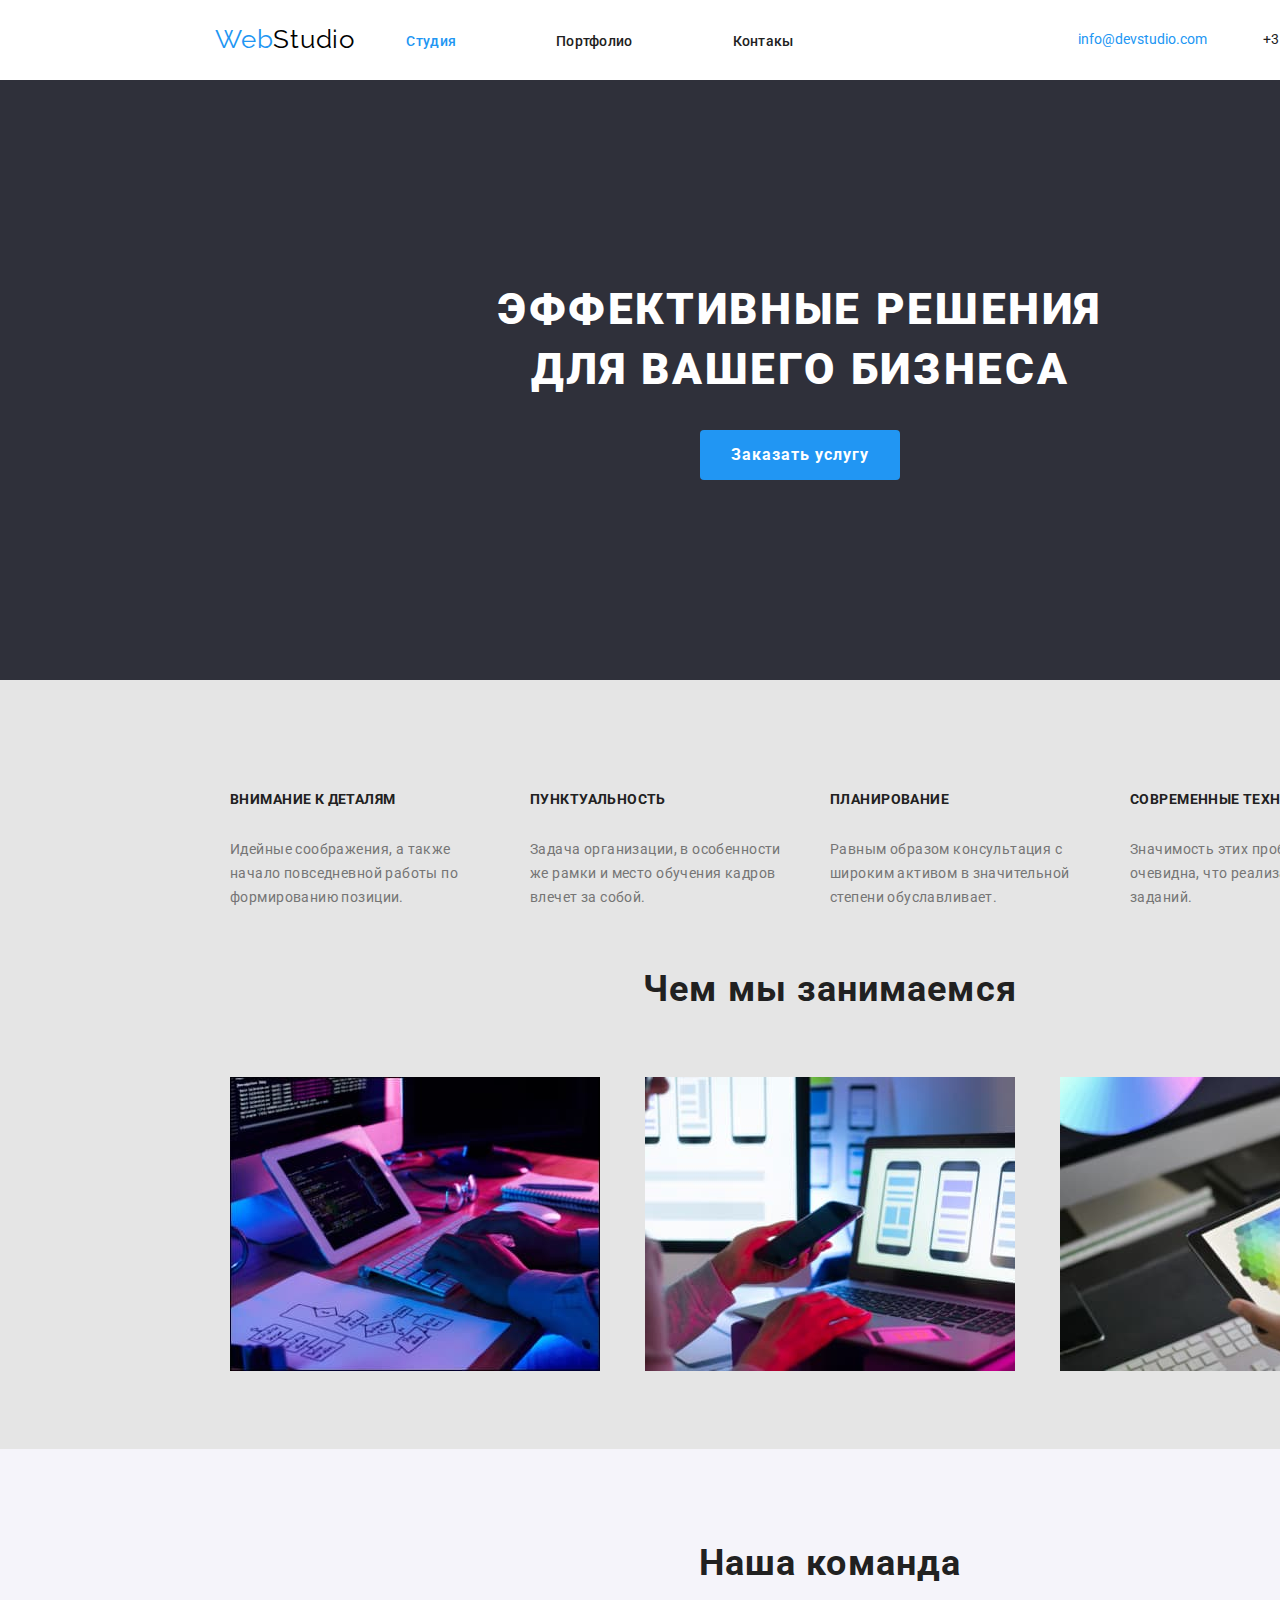
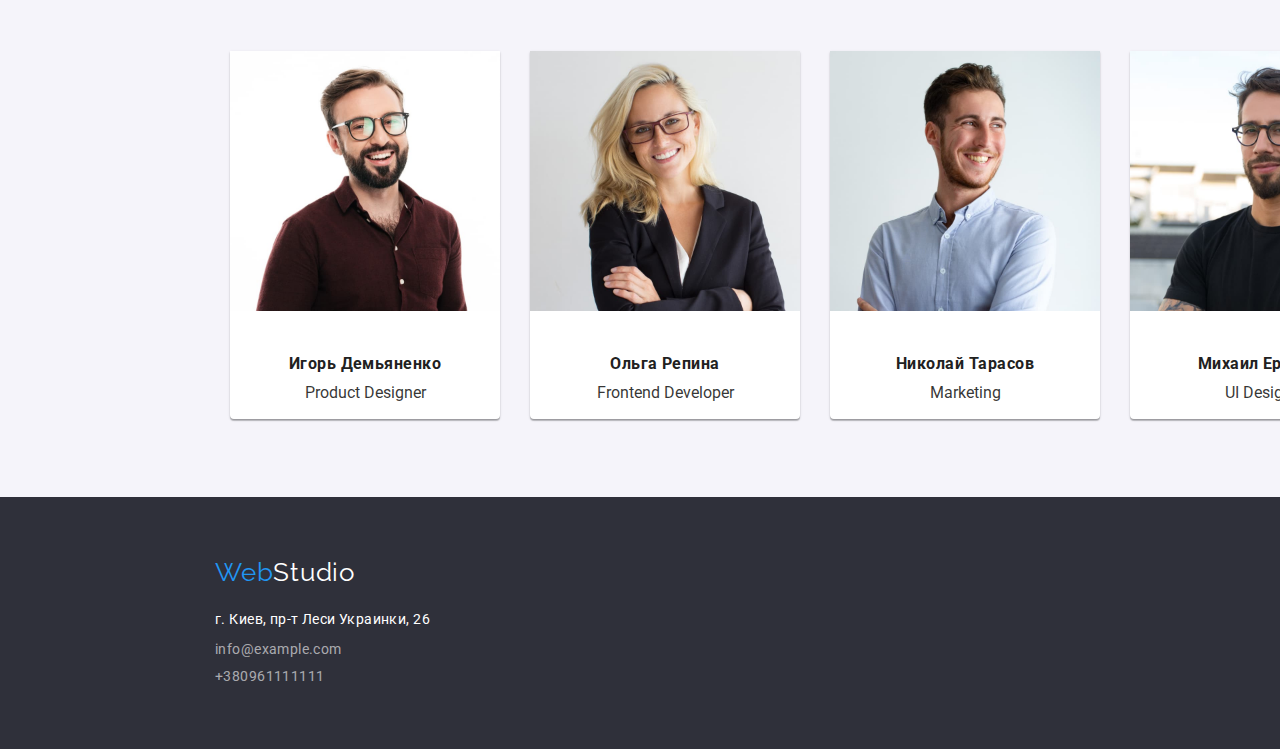
==== index.html @ 10319d19 "markup of the third homework" ====
<!DOCTYPE html>
<html lang="ru">

<head>
    <meta charset="UTF-8">
    <meta http-equiv="X-UA-Compatible" content="IE=edge">
    <meta name="viewport" content="width=device-width, initial-scale=1.0">
    <title>WebStudio</title>
    <link rel="preconnect" href="https://fonts.googleapis.com">
    <link rel="preconnect" href="https://fonts.gstatic.com" crossorigin>
    <link href="https://fonts.googleapis.com/css2?family=Raleway:wght@700&family=Roboto:wght@400;500;700;900&display=swap"
    rel="stylesheet">
    <link rel="stylesheet" href="https://cdnjs.cloudflare.com/ajax/libs/modern-normalize/1.0.0/modern-normalize.min.css"/>
    <link rel="stylesheet" href="css/styles.css">
</head>
<body class="page">
    <header class= "header">
        <div class=container>
              <nav>
            <a href="./index.html" class="logo">Web<span class="dark-logo">Studio</span></a>
            <ul class="contacts-items">
        <li><a href="./index.html" class="nav active studio" >Студия</a></li>
                <li><a href="./portfolio.html" class="nav portfolio">Портфолио</a></li>
                <li><a class="nav new-data" href="">Контакы</a></li>
            </ul>
        </nav>
        <ul class= "contacts">
            <li><a class="nav-second" href="info@devstudio.com">info@devstudio.com</a></li>
            <li><a class="auto-nav" href="tel:+380961111111">+380961111111</a></li>
        </ul>
        </div>
    </header>
    <main> 
        <section class="section-hero">
            <div class="container">
            <div class="container-title">
            <h1 class="hero-title">ЭФФЕКТИВНЫЕ РЕШЕНИЯ<br>
                ДЛЯ ВАШЕГО БИЗНЕСА</h1>
            </div>
            <div class=button-main>
            <button class="button-primary" type="button">Заказать услугу</button>
            </div>
            </div>
        </section>
           <section class="section-description">
               <div class="container">
             <ul class="subtitle-items">
                <li class="subtitle-text">
                    <h3 class="subtitle">Внимание к деталям</h3> 
                    <p class="description">Идейные соображения, а также начало повседневной работы по формированию позиции.</p>
                </li>
                <li class="subtitle-text">
                    <h3 class="subtitle">Пунктуальность</h3>
                    <p class="description">Задача организации, в особенности же рамки и место обучения кадров влечет за собой.</p>
                </li>
                <li class="subtitle-text">
                    <h3 class="subtitle">Планирование</h3>
                    <p class="description">Равным образом консультация с широким активом в значительной степени обуславливает.</p>
                </li>
                <li class="subtitle-text">
                    <h3 class="subtitle">Современные технологии</h3>
                    <p class="description">Значимость этих проблем настолько очевидна, что реализация плановых заданий.</p>
                </li>
            </ul>
            </div>
           </section>
                <section class="section-image">
                    <div class="container">
                <h2 class="second-header">Чем мы занимаемся</h2>
            <ul class="flex-set">
                <li><img class="image-icon" src="./images/img1.jpg" width=370 alt="Разработка" /></li> 
                <li><img class="image-icon" src="./images/img2.jpg" width=370 alt="Интерактивность" /></li> 
                <li><img class="image-icon" src="./images/img3.jpg" width=370 alt="Дизайн" /></li>
            </ul>
            </div>
        </section>
        <section class="section-team">
            <div class="container">
                   <h2 class="second-header">Наша команда</h2> 
            <ul class="team-list">
                <li class="team-member"><img class="image" src="./images/photo1.jpg" width=270 alt="Игорь Демьяненко" />
                    <div class="about-member">
                    <h3 class="worker">Игорь Демьяненко</h3>
                    <p class="name">Product Designer</p>
                    </div>
                </li> 
                <li class="team-member"><img class="image" src="./images/photo2.jpg" width=270 alt="Ольга Репина" />
                    <div class="about-member">
                    <h3 class="worker">Ольга Репина</h3>
                    <p class="name">Frontend Developer</p>
                </div>
                </li>
                <li class="team-member"><img class="image" src="./images/photo3.jpg" width=270 alt="Николай Тарасов" />
                    <div class="about-member">
                    <h3 class="worker">Николай Тарасов</h3>
                    <p class="name">Marketing</p>
                    </div>
                </li>
                <li class="team-member"><img class="image" src="./images/photo4.jpg" width=270 alt="Михаил Ермаков" />
                    <div class="about-member">
                    <h3 class="worker">Михаил Ермаков</h3>
                    <p class="name">UI Designer</p>
                    </div>
                </li>
            </ul>
            </div>
        </section>
    </main>
    <footer class="frame">
        <div class="container">
        <div class="footer-studio">
        <a class="footer-logo" href="WebStudio">Web<span class="white-logo">Studio</span></a>
        <address class="address-data">
            <p class="address-name">г. Киев, пр-т Леси Украинки, 26</p>
            <a class="auto-second" href="info@example.com">info@example.com</a><br>
            <a class="auto-second tell" href="tel:+380991111111">+380961111111</a>
        </address>
        </div>
        </div>
    </footer>
</body>

</html>
---- css/styles.css ----
:root {
  --primary-text-color: rgba(0, 0, 0, 0.8);
  --title-text-color: #000000;
  --accent-color: #2196f3;
  --primary-white-color: #ffffff;
  --second-main-color: #212121;
  --primary-gray-color: #757575;
  --background-color: #e5e5e5;
}
body {
  background-color: var(--background-color);
  color: var(--primary-text-color);
  font-family: "Roboto", sans-serif;
}
ul {
  list-style: none;
  margin-left: 0%;
  padding-left: 0%;
}
h1,
h2,
h3 {
  margin: 0;
}
p {
  margin: 0 auto;
}
.container {
  width: 1230px;
  padding-left: 15px;
  padding-right: 15px;
  margin-left: auto;
  margin-right: auto;
}
.container-logo {
  width: 145px;
  height: 31px;
  left: 215px;
  top: 2157px;
}
.container-block {
  display: flex;
  justify-content: center;
  padding-bottom: 34px;
  margin-top: 94px;
  margin-bottom: 62px;
}
.container-button {
  padding-bottom: 34px;
  display: flex;
  justify-content: center;
  position: absolute;
  width: 611px;
  height: 54px;
  left: 495px;
  top: 174px;
}
.buttons {
  display: block;
  width: 1170px;
  height: 1360px;
  left: 215px;
  top: 174px;
  margin-left: 215px;
  margin-right: 215px;
}
.button {
  margin: 8px;
}
.container-button li:not(last child) {
  margin-right: 9px;
}
.flex-container {
  display: flex;
  flex-wrap: wrap;
  justify-content: space-between;
}
.flex-set {
  display: flex;
  flex-wrap: wrap;
  justify-content: space-between;
}
.flex-link {
  display: flex;
  flex-direction: column;
  align-items: center;
  width: 370px;
  margin-right: 30px;
  margin-bottom: 30px;
  justify-content: space-between;
  border: 1px solid #eeeeee;
}
.flex-link:nth-child(3n) {
  margin-right: 0%;
}
.footer-portfolio {
  display: block;
  background-color: #2f303a;
  position: absolute;
  width: 1600px;
  height: 252px;
  left: 0px;
  top: 1628px;
}
.image-container {
  display: block;
  position: absolute;
  width: 1170px;
  height: 386px;
  left: 215px;
  top: 969px;
  margin: 94px 215px;
}
.image-container {
  display: block;
  position: absolute;
  width: 1170px;
  height: 386px;
  left: 215px;
  top: 969px;
  margin: 94px 215px;
}
.image-container {
  display: block;
  position: absolute;
  width: 1170px;
  height: 386px;
  left: 215px;
  top: 969px;
  margin: 94px 215px;
}
.footer-studio {
  display: block;
  background-color: #2f303a;
  position: absolute;
  width: 1600px;
  height: 252px;
  left: 0px;
  top: 2097px;
}
.section-team {
  background-color: #f5f4fa;
  width: 1600px;
  height: 648px;
  left: 0px;
  top: 1449px;
  padding: 94px 215px;
  position: absolute;
}
.header {
  background-color: var(--primary-white-color);
  display: inline-flex;
  width: 1600px;
  height: 80px;
  left: 0px;
  top: 0px;
  color: var(--primary-white-color);
}

.section {
  padding-top: 94px;
  padding-bottom: 94px;
}
.section-image {
  display: block;
  position: absolute;
  width: 1170px;
  height: 386px;
  left: 215px;
  top: 969px;
  margin-left: auto;
  margin-top: auto;
}
.section-hero {
  margin: 0;
  width: 1600px;
  height: 600px;
  left: 0px;
  top: 80px;
  background: #2f303a;
}
.section-item {
  position: absolute;
  width: 1170px;
  height: 101px;
  left: 215px;
  top: 774px;
}
.team-list {
  display: flex;
}
.link-name {
  display: flex;
  flex-direction: row;
  align-items: center;
  flex-wrap: nowrap;
}
.image {
  display: flex;
}
.image-icon {
  display: flex;
}
.contacts {
  display: flex;
  justify-content: center;
  margin-bottom: 34px;
}
.contacts-items {
  display: flex;
  justify-content: center;
  margin-top: 32px;
  margin-bottom: 34px;
  position: absolute;
  width: 294px;
  height: 16px;
  left: 453px;
}
.team-member {
  background: #ffffff;
  box-shadow: 0px 1px 3px rgba(0, 0, 0, 0.12), 0px 1px 1px rgba(0, 0, 0, 0.14),
    0px 2px 1px rgba(0, 0, 0, 0.2);
  border-radius: 0px 0px 4px 4px;
  width: 1170px;
  height: 368px;
  left: 215px;
  top: 1635px;
  margin-right: 30px;
}
.logo {
  color: var(--accent-color);
  text-decoration: none;
  font-family: "Raleway", sans-serif;
  font-size: 26px;
  line-height: 1.19;
  letter-spacing: 0.03em;
  position: absolute;
  width: 145px;
  height: 31px;
  left: 215px;
  top: 24px;
}
.footer-logo {
  display: block;
  color: var(--accent-color);
  text-decoration: none;
  font-family: "Raleway", sans-serif;
  font-size: 26px;
  line-height: 1.19;
  letter-spacing: 0.03em;
  position: absolute;
  width: 145px;
  height: 31px;
  left: 215px;
  padding-top: 60px;
  padding-bottom: 161px;
}
.dark-logo {
  color: var(--title-text-color);
}
.white-logo {
  color: var(--primary-white-color);
}
.nav {
  display: inline;
  color: var(--second-main-color);
  text-decoration: none;
  font-size: 14px;
  font-weight: 500;
  line-height: 1.14;
  letter-spacing: 0.02em;
}

.auto-nav {
  display: inline;
  font-size: 14px;
  line-height: 1.14;
  letter-spacing: 0.02em;
  color: var(--second-main-color);
  text-decoration: none;
  position: absolute;
  width: 122px;
  height: 16px;
  left: 1263px;
  top: 32px;
}
.auto-email {
  display: inline;
  font-size: 14px;
  line-height: 1.14;
  letter-spacing: 0.02em;
  color: var(--second-main-color);
  text-decoration: none;
  position: absolute;
  width: 135px;
  height: 16px;
  left: 1078px;
  top: 32px;
}
.nav-second {
  display: inline;
  text-decoration: none;
  font-size: 14px;
  line-height: 1.14;
  letter-spacing: 0.002em;
  color: var(--accent-color);
  position: absolute;
  width: 135px;
  height: 16px;
  left: 1078px;
  top: 32px;
}
.button-primary:hover,
.button-primary:focus,
.auto-nav:hover,
.auto-nav:focus,
.auto-second:hover,
.auto-second:focus,
.nav:hover,
.nav:focus,
.address-name:hover,
.address-name:focus,
.all:hover,
.all:focus,
.active {
  color: var(--accent-color);
}
.button:hover,
.button:focus {
  background-color: var(--accent-color);
}
.button-primary {
  font-weight: 700;
  font-size: 16px;
  line-height: 1.875;
  letter-spacing: 0.06em;
  border: none;
  color: var(--primary-white-color);
  background-color: var(--accent-color);
  cursor: pointer;
  width: 200px;
  height: 50px;
  left: 700px;
  top: 430px;
  border-radius: 4px;
}
.button-main {
  position: absolute;
  width: 200px;
  height: 50px;
  left: 700px;
  top: 430px;
}
.button {
  color: var(--second-main-color);
  background-color: #f5f4fa;
  border-radius: 4px;
  border: none;
  font-family: "Roboto";
  font-weight: 500;
  font-size: 16px;
  line-height: 1.6;
  letter-spacing: 0.03em;
}
.all {
  border-radius: 4px;
  border: none;
  font-family: "Roboto";
  font-weight: 500;
  font-size: 16px;
  line-height: 1.6;
  letter-spacing: 0.03em;
  color: var(--primary-white-color);
  background-color: var(--accent-color);
}
.header-name {
  font-size: 18px;
  text-decoration: none;
  line-height: 2;
  letter-spacing: 0.06em;
  color: var(--second-main-color);
  margin-top: 20px;
}
.name .name-site {
  font-size: 16px;
  text-decoration: none;
  line-height: 1.8;
  letter-spacing: 0.03em;
  color: var(--primary-gray-color);
  padding-top: 10px;
}
.name {
  text-align: center;
  padding-top: 10px;
}
.link {
  color: var(--title-text-color);
  text-decoration: none;
}
.address-name {
  display: block;
  font-style: normal;
  font-size: 14px;
  text-decoration: none;
  line-height: 1.7;
  letter-spacing: 0.03em;
  color: var(--primary-white-color);
  padding-top: 111px;
  padding-left: 215px;
  position: absolute;
  margin-bottom: 9px;
}
.address-data {
  display: block;
  margin-bottom: 9px;
}
.address-data:last-child a {
  margin-bottom: 0px;
}
.portfolio {
  padding-right: 50px;
  padding-left: 50px;
  padding-top: 32px;
  padding-bottom: 32px;
}
.new-data {
  padding-left: 50px;
}
.studio {
  padding-right: 50px;
  padding-top: 32px;
}
.auto-second {
  display: block;
  font-style: normal;
  position: absolute;
  font-size: 14px;
  text-decoration: none;
  line-height: 1.7;
  letter-spacing: 0.03em;
  color: rgba(255, 255, 255, 0.6);
  padding-left: 215px;
  padding-top: 141px;
}
.tell {
  padding-top: 150px;
}
.hero-title {
  font-size: 44px;
  line-height: 1.36;
  letter-spacing: 0.06em;
  color: var(--primary-white-color);
  background-color: #2f303a;
  text-transform: uppercase;
  font-weight: 900;
  text-align: center;
  position: absolute;
  width: 696px;
  height: 120px;
  left: 452px;
  top: 280px;
}
.second-header {
  font-weight: bold;
  font-size: 36px;
  line-height: 1.16;
  letter-spacing: 0.03em;
  color: var(--second-main-color);
  text-align: center;
  padding-bottom: 50px;
}
.about-member {
  padding-top: 44px;
}
.worker {
  text-align: center;
  font-size: 16px;
  line-height: 1.18;
  letter-spacing: 0.03em;
  color: var(--second-main-color);
}
.subtitle {
  display: inline-block;
  margin-bottom: 30px;
  font-weight: bold;
  font-size: 14px;
  line-height: 1.14;
  letter-spacing: 0.03em;
  color: var(--second-main-color);
  text-transform: uppercase;
  width: 270px;
  height: 16px;
  left: 215px;
  top: 774px;
}
.subtitle-items {
  display: flex;
}
.subtitle-text {
  margin-right: 30px;
}
.description {
  font-size: 14px;
  line-height: 1.71;
  letter-spacing: 0.03em;
  color: var(--primary-gray-color);
  width: 270px;
  height: 75px;
  left: 815px;
  top: 800px;
}
.section-description {
  position: absolute;
  width: 1170px;
  height: 101px;
  left: 215px;
  top: 774px;
}
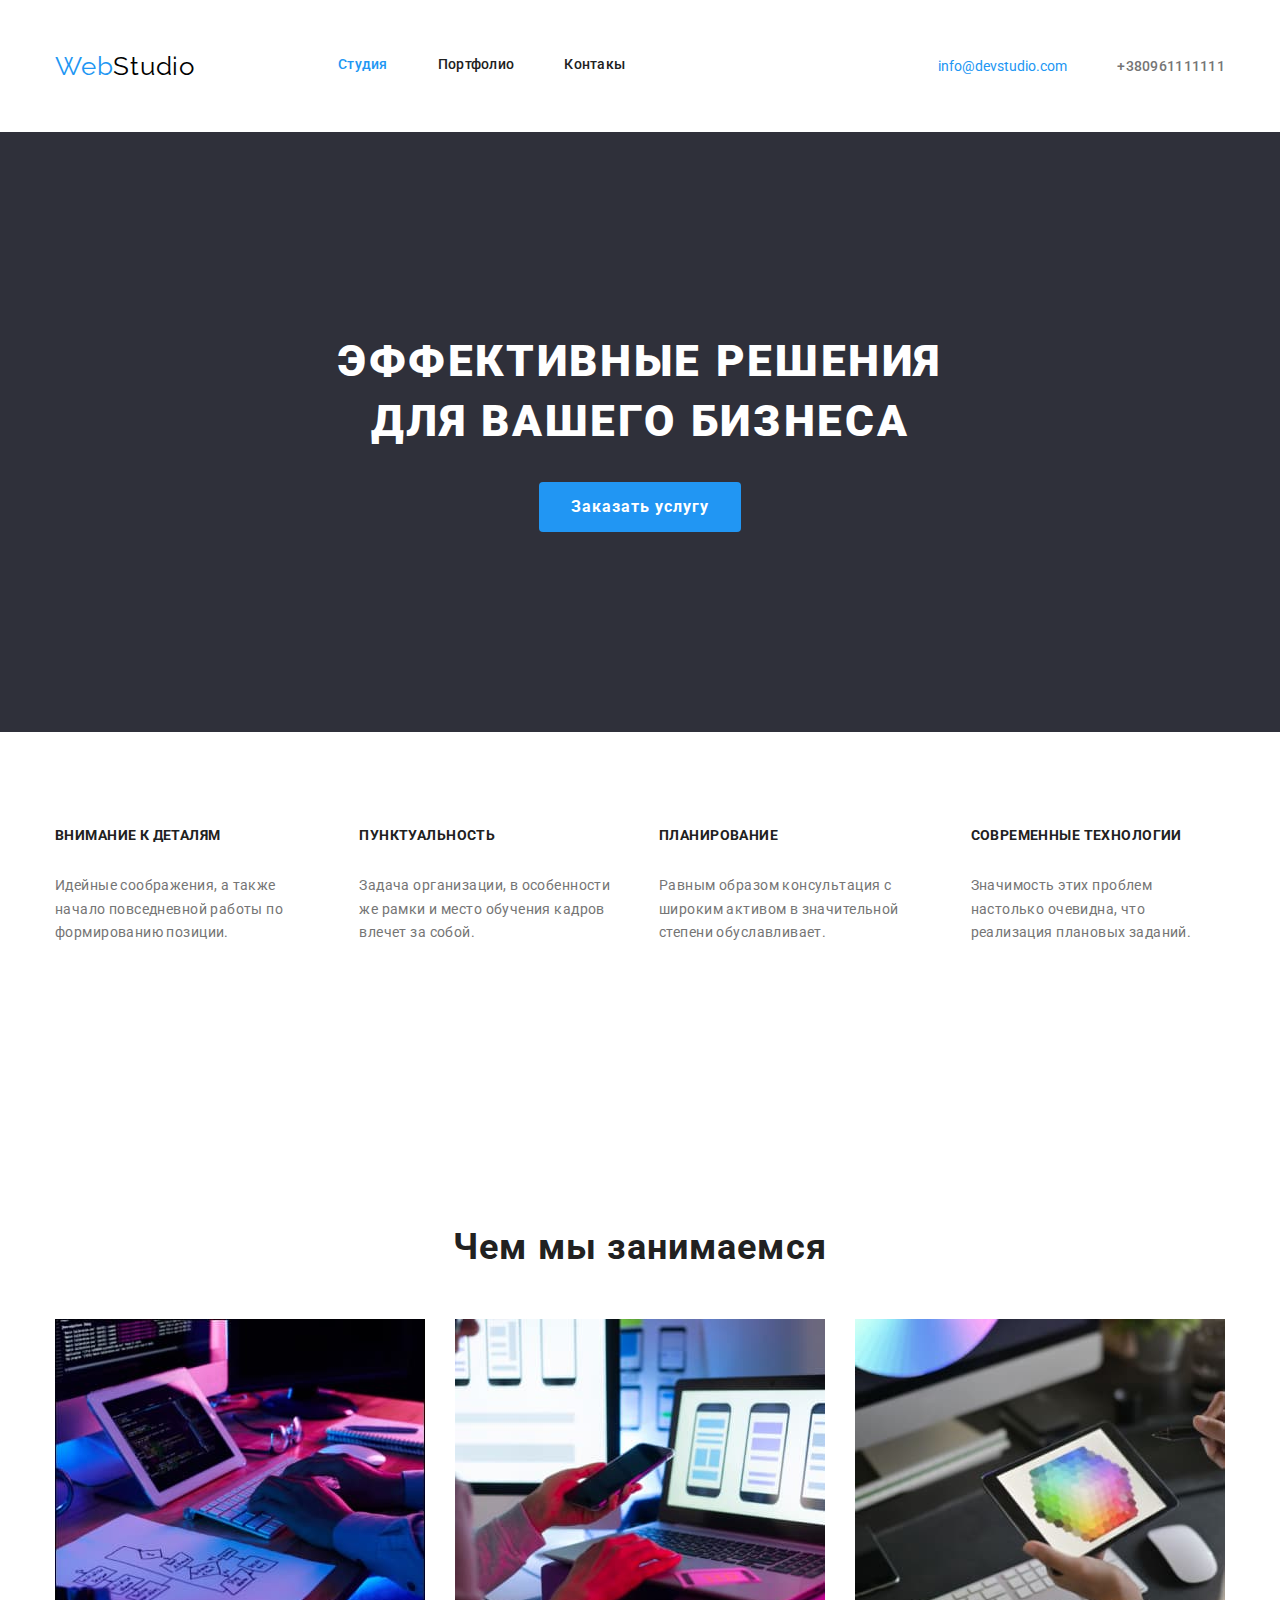
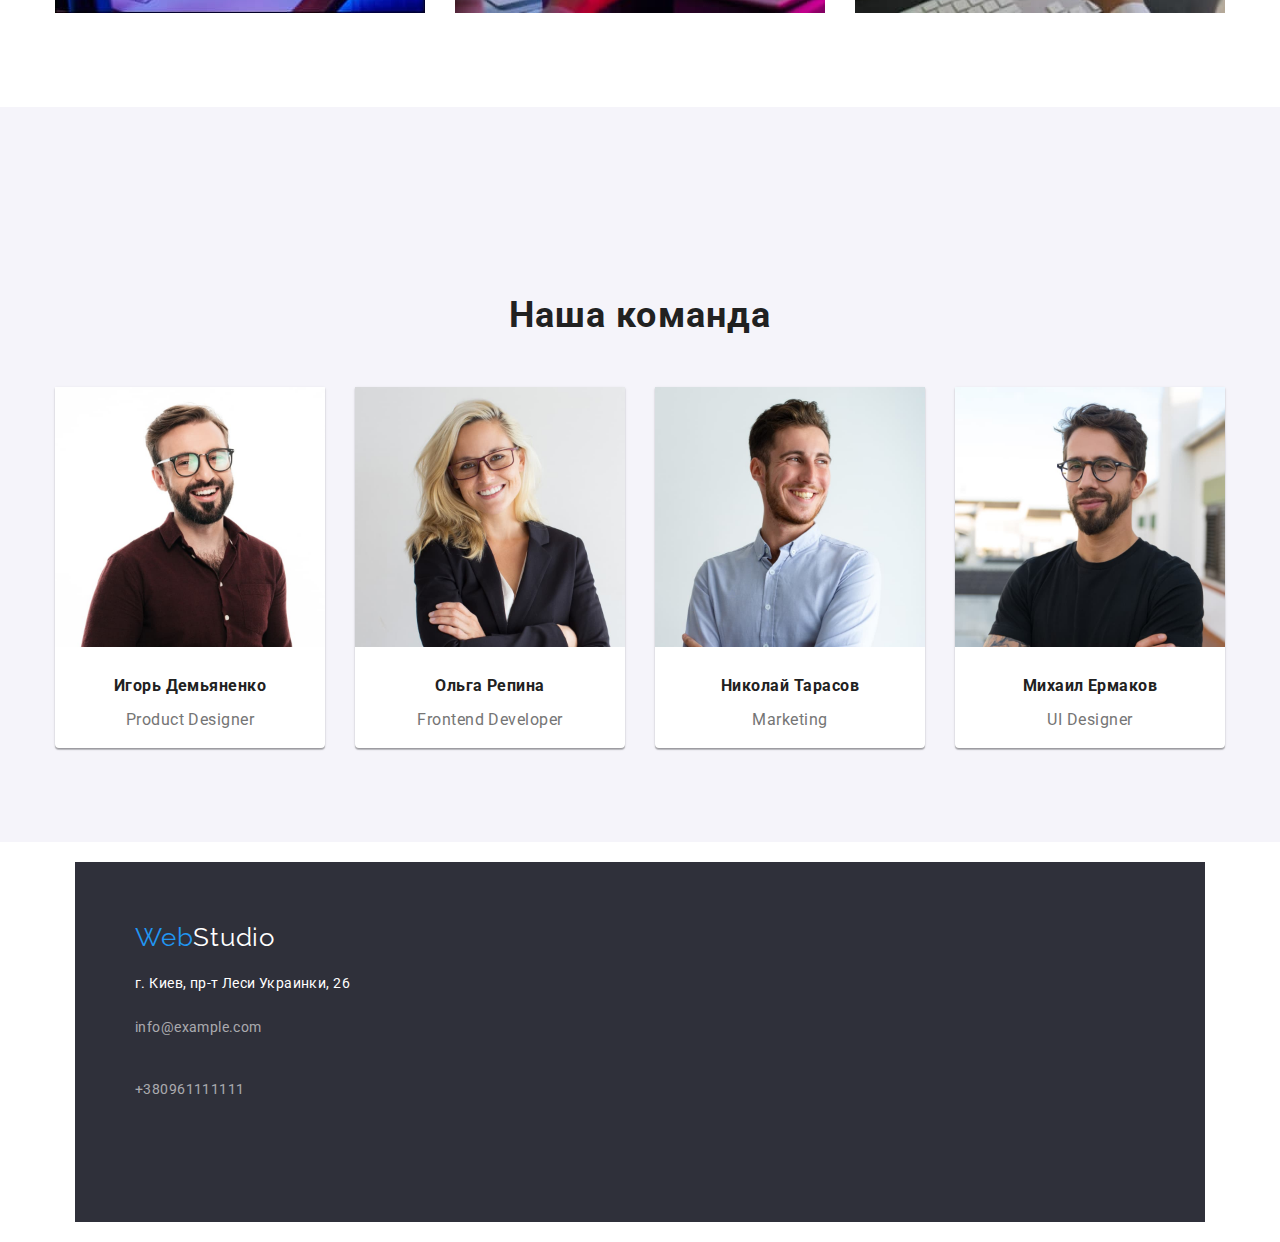
==== commit cbbc2617: "some changes" ====
--- a/index.html
+++ b/index.html
@@ -19,30 +19,28 @@
               <nav>
             <a href="./index.html" class="logo">Web<span class="dark-logo">Studio</span></a>
             <ul class="contacts-items">
-        <li><a href="./index.html" class="nav active studio" >Студия</a></li>
-                <li><a href="./portfolio.html" class="nav portfolio">Портфолио</a></li>
-                <li><a class="nav new-data" href="">Контакы</a></li>
+        <li class="list"><a href="./index.html" class="nav active studio" >Студия</a></li>
+                <li class="list"><a href="./portfolio.html" class="nav portfolio">Портфолио</a></li>
+                <li class="list"><a class="nav new-data" href="">Контакы</a></li>
             </ul>
         </nav>
         <ul class= "contacts">
-            <li><a class="nav-second" href="info@devstudio.com">info@devstudio.com</a></li>
-            <li><a class="auto-nav" href="tel:+380961111111">+380961111111</a></li>
+            <li class= ""><a class="nav-second" href="info@devstudio.com">info@devstudio.com</a></li>
+            <li class= ""><a class="auto-nav" href="tel:+380961111111">+380961111111</a></li>
         </ul>
         </div>
     </header>
     <main> 
         <section class="section-hero">
             <div class="container">
-            <div class="container-title">
-            <h1 class="hero-title">ЭФФЕКТИВНЫЕ РЕШЕНИЯ<br>
+          <h1 class="hero-title">ЭФФЕКТИВНЫЕ РЕШЕНИЯ<br>
                 ДЛЯ ВАШЕГО БИЗНЕСА</h1>
             </div>
             <div class=button-main>
             <button class="button-primary" type="button">Заказать услугу</button>
             </div>
-            </div>
         </section>
-           <section class="section-description">
+           <section class="section section-description">
                <div class="container">
              <ul class="subtitle-items">
                 <li class="subtitle-text">
@@ -64,17 +62,17 @@
             </ul>
             </div>
            </section>
-                <section class="section-image">
+                <section class="section section-image">
                     <div class="container">
                 <h2 class="second-header">Чем мы занимаемся</h2>
-            <ul class="flex-set">
+            <ul class="flex-setting">
                 <li><img class="image-icon" src="./images/img1.jpg" width=370 alt="Разработка" /></li> 
                 <li><img class="image-icon" src="./images/img2.jpg" width=370 alt="Интерактивность" /></li> 
                 <li><img class="image-icon" src="./images/img3.jpg" width=370 alt="Дизайн" /></li>
             </ul>
             </div>
         </section>
-        <section class="section-team">
+        <section class="section section-team">
             <div class="container">
                    <h2 class="second-header">Наша команда</h2> 
             <ul class="team-list">
@@ -108,12 +106,14 @@
     </main>
     <footer class="frame">
         <div class="container">
-        <div class="footer-studio">
+        <div class="footer">
         <a class="footer-logo" href="WebStudio">Web<span class="white-logo">Studio</span></a>
         <address class="address-data">
             <p class="address-name">г. Киев, пр-т Леси Украинки, 26</p>
-            <a class="auto-second" href="info@example.com">info@example.com</a><br>
-            <a class="auto-second tell" href="tel:+380991111111">+380961111111</a>
+            <ul> 
+            <li class="address-footer"><a class="auto-second" href="info@example.com">info@example.com</a><br></li>
+            <li class="address-footer"><a class="auto-second" href="tel:+380991111111">+380961111111</li>
+            </ul>
         </address>
         </div>
         </div>
--- a/css/styles.css
+++ b/css/styles.css
@@ -8,14 +8,14 @@
   --background-color: #e5e5e5;
 }
 body {
-  background-color: var(--background-color);
+  background-color: var( --primary-white-color);
   color: var(--primary-text-color);
   font-family: "Roboto", sans-serif;
 }
 ul {
   list-style: none;
-  margin-left: 0%;
-  padding-left: 0%;
+  margin: 0;
+  padding: 0;
 }
 h1,
 h2,
@@ -25,48 +25,43 @@
 p {
   margin: 0 auto;
 }
+.header .container{
+  display: flex;
+  align-items: center;
+}
+.header {
+  padding: 25px 0;
+  background-color: var(--primary-white-color);
+  color: var(--primary-white-color);
+}
 .container {
-  width: 1230px;
+  width: 1200px;
   padding-left: 15px;
   padding-right: 15px;
   margin-left: auto;
   margin-right: auto;
 }
-.container-logo {
-  width: 145px;
-  height: 31px;
-  left: 215px;
-  top: 2157px;
-}
 .container-block {
   display: flex;
   justify-content: center;
   padding-bottom: 34px;
-  margin-top: 94px;
+  margin-top: 0;
   margin-bottom: 62px;
 }
 .container-button {
-  padding-bottom: 34px;
   display: flex;
   justify-content: center;
-  position: absolute;
-  width: 611px;
-  height: 54px;
-  left: 495px;
-  top: 174px;
-}
-.buttons {
-  display: block;
-  width: 1170px;
-  height: 1360px;
-  left: 215px;
-  top: 174px;
-  margin-left: 215px;
-  margin-right: 215px;
+ }
+.container .buttons {
+  display: block;
+  margin-bottom: 94px;
+  padding-left: 215px;
+  padding-right: 215px;
 }
 .button {
   margin: 8px;
-}
+  cursor: pointer;
+ }
 .container-button li:not(last child) {
   margin-right: 9px;
 }
@@ -74,8 +69,15 @@
   display: flex;
   flex-wrap: wrap;
   justify-content: space-between;
-}
+ }
 .flex-set {
+  display: flex;
+  flex-wrap: wrap;
+  justify-content: space-between;
+  margin-top: -30px;
+  margin-left: -30px;
+}
+.flex-setting { 
   display: flex;
   flex-wrap: wrap;
   justify-content: space-between;
@@ -85,106 +87,36 @@
   flex-direction: column;
   align-items: center;
   width: 370px;
-  margin-right: 30px;
-  margin-bottom: 30px;
   justify-content: space-between;
   border: 1px solid #eeeeee;
-}
-.flex-link:nth-child(3n) {
-  margin-right: 0%;
-}
-.footer-portfolio {
-  display: block;
-  background-color: #2f303a;
-  position: absolute;
-  width: 1600px;
-  height: 252px;
-  left: 0px;
-  top: 1628px;
+  padding-bottom: 20px;
+ }
+.flex-set li:nth-child(3n) {
+  margin-right: 0;
 }
 .image-container {
   display: block;
-  position: absolute;
-  width: 1170px;
-  height: 386px;
-  left: 215px;
-  top: 969px;
   margin: 94px 215px;
 }
 .image-container {
   display: block;
-  position: absolute;
-  width: 1170px;
-  height: 386px;
-  left: 215px;
-  top: 969px;
   margin: 94px 215px;
 }
 .image-container {
   display: block;
-  position: absolute;
-  width: 1170px;
-  height: 386px;
-  left: 215px;
-  top: 969px;
   margin: 94px 215px;
-}
-.footer-studio {
-  display: block;
-  background-color: #2f303a;
-  position: absolute;
-  width: 1600px;
-  height: 252px;
-  left: 0px;
-  top: 2097px;
 }
 .section-team {
   background-color: #f5f4fa;
-  width: 1600px;
-  height: 648px;
-  left: 0px;
-  top: 1449px;
   padding: 94px 215px;
-  position: absolute;
-}
-.header {
-  background-color: var(--primary-white-color);
-  display: inline-flex;
-  width: 1600px;
-  height: 80px;
-  left: 0px;
-  top: 0px;
-  color: var(--primary-white-color);
-}
-
+}
 .section {
-  padding-top: 94px;
-  padding-bottom: 94px;
-}
-.section-image {
-  display: block;
-  position: absolute;
-  width: 1170px;
-  height: 386px;
-  left: 215px;
-  top: 969px;
-  margin-left: auto;
-  margin-top: auto;
+  padding: 94px 0;
 }
 .section-hero {
   margin: 0;
-  width: 1600px;
-  height: 600px;
-  left: 0px;
-  top: 80px;
   background: #2f303a;
-}
-.section-item {
-  position: absolute;
-  width: 1170px;
-  height: 101px;
-  left: 215px;
-  top: 774px;
+  padding: 200px 0;
 }
 .team-list {
   display: flex;
@@ -204,28 +136,24 @@
 .contacts {
   display: flex;
   justify-content: center;
-  margin-bottom: 34px;
+  margin-left: auto;
 }
 .contacts-items {
   display: flex;
   justify-content: center;
   margin-top: 32px;
   margin-bottom: 34px;
-  position: absolute;
-  width: 294px;
-  height: 16px;
-  left: 453px;
+}
+nav {
+display:flex;
+align-items: center;
 }
 .team-member {
   background: #ffffff;
   box-shadow: 0px 1px 3px rgba(0, 0, 0, 0.12), 0px 1px 1px rgba(0, 0, 0, 0.14),
     0px 2px 1px rgba(0, 0, 0, 0.2);
   border-radius: 0px 0px 4px 4px;
-  width: 1170px;
-  height: 368px;
-  left: 215px;
-  top: 1635px;
-  margin-right: 30px;
+   margin-right: 30px;
 }
 .logo {
   color: var(--accent-color);
@@ -234,11 +162,7 @@
   font-size: 26px;
   line-height: 1.19;
   letter-spacing: 0.03em;
-  position: absolute;
-  width: 145px;
-  height: 31px;
-  left: 215px;
-  top: 24px;
+  margin-right: 93px;
 }
 .footer-logo {
   display: block;
@@ -248,12 +172,7 @@
   font-size: 26px;
   line-height: 1.19;
   letter-spacing: 0.03em;
-  position: absolute;
-  width: 145px;
-  height: 31px;
-  left: 215px;
-  padding-top: 60px;
-  padding-bottom: 161px;
+  margin-bottom: 20px;
 }
 .dark-logo {
   color: var(--title-text-color);
@@ -262,28 +181,29 @@
   color: var(--primary-white-color);
 }
 .nav {
-  display: inline;
+  display: flex;
+  align-items: center;
   color: var(--second-main-color);
   text-decoration: none;
   font-size: 14px;
   font-weight: 500;
   line-height: 1.14;
   letter-spacing: 0.02em;
-}
+  margin-left: 50px;
+}
+.contacts li:not(:last-child) {
+  margin-right: 50px;
 
+}
 .auto-nav {
+  font-weight: 500;
   display: inline;
   font-size: 14px;
   line-height: 1.14;
   letter-spacing: 0.02em;
-  color: var(--second-main-color);
-  text-decoration: none;
-  position: absolute;
-  width: 122px;
-  height: 16px;
-  left: 1263px;
-  top: 32px;
-}
+  color: var(--primary-gray-color);
+  text-decoration: none;
+ }
 .auto-email {
   display: inline;
   font-size: 14px;
@@ -291,11 +211,6 @@
   letter-spacing: 0.02em;
   color: var(--second-main-color);
   text-decoration: none;
-  position: absolute;
-  width: 135px;
-  height: 16px;
-  left: 1078px;
-  top: 32px;
 }
 .nav-second {
   display: inline;
@@ -304,29 +219,24 @@
   line-height: 1.14;
   letter-spacing: 0.002em;
   color: var(--accent-color);
-  position: absolute;
-  width: 135px;
-  height: 16px;
-  left: 1078px;
-  top: 32px;
-}
-.button-primary:hover,
-.button-primary:focus,
+}
+.auto-email:hover,
+.auto-email:focus,
 .auto-nav:hover,
 .auto-nav:focus,
 .auto-second:hover,
 .auto-second:focus,
 .nav:hover,
 .nav:focus,
-.address-name:hover,
-.address-name:focus,
 .all:hover,
 .all:focus,
 .active {
   color: var(--accent-color);
 }
 .button:hover,
-.button:focus {
+.button:focus, 
+.nav-second:hover,
+.nav-second:focus {
   background-color: var(--accent-color);
 }
 .button-primary {
@@ -338,18 +248,10 @@
   color: var(--primary-white-color);
   background-color: var(--accent-color);
   cursor: pointer;
-  width: 200px;
-  height: 50px;
-  left: 700px;
-  top: 430px;
-  border-radius: 4px;
-}
-.button-main {
-  position: absolute;
-  width: 200px;
-  height: 50px;
-  left: 700px;
-  top: 430px;
+   border-radius: 4px;
+   padding: 10px 32px;
+   margin: 0 auto;
+   display: block;
 }
 .button {
   color: var(--second-main-color);
@@ -372,6 +274,7 @@
   letter-spacing: 0.03em;
   color: var(--primary-white-color);
   background-color: var(--accent-color);
+  cursor: pointer;
 }
 .header-name {
   font-size: 18px;
@@ -380,71 +283,66 @@
   letter-spacing: 0.06em;
   color: var(--second-main-color);
   margin-top: 20px;
-}
-.name .name-site {
+  }
+.name-site {
   font-size: 16px;
   text-decoration: none;
   line-height: 1.8;
   letter-spacing: 0.03em;
   color: var(--primary-gray-color);
-  padding-top: 10px;
+  padding-top: 4px;
 }
 .name {
+  font-size: 16px;
+  text-decoration: none;
+  line-height: 1.8;
+  letter-spacing: 0.03em;
+  color: var(--primary-gray-color);
   text-align: center;
   padding-top: 10px;
 }
 .link {
   color: var(--title-text-color);
   text-decoration: none;
-}
-.address-name {
+  }
+ .address-name {
   display: block;
   font-style: normal;
   font-size: 14px;
-  text-decoration: none;
   line-height: 1.7;
   letter-spacing: 0.03em;
   color: var(--primary-white-color);
-  padding-top: 111px;
-  padding-left: 215px;
-  position: absolute;
-  margin-bottom: 9px;
-}
+  }
 .address-data {
   display: block;
-  margin-bottom: 9px;
-}
-.address-data:last-child a {
-  margin-bottom: 0px;
-}
-.portfolio {
-  padding-right: 50px;
-  padding-left: 50px;
-  padding-top: 32px;
-  padding-bottom: 32px;
-}
-.new-data {
-  padding-left: 50px;
-}
-.studio {
-  padding-right: 50px;
-  padding-top: 32px;
-}
+  margin-top: 20px;
+  margin-bottom: 60px;
+}
+ .footer {
+max-width: 1600px;
+background-color: #2f303a;
+display:block;
+padding: 60px;
+margin: 20px;
+}
+.footer {
+  display: block;
+  background-color: #2f303a;
+  }
+  .address-name:not(:last-child) {
+    margin-bottom: 9px;
+  }
 .auto-second {
   display: block;
   font-style: normal;
-  position: absolute;
   font-size: 14px;
   text-decoration: none;
   line-height: 1.7;
   letter-spacing: 0.03em;
   color: rgba(255, 255, 255, 0.6);
-  padding-left: 215px;
-  padding-top: 141px;
-}
-.tell {
-  padding-top: 150px;
-}
+  margin-top: 20px;
+}
+
 .hero-title {
   font-size: 44px;
   line-height: 1.36;
@@ -452,14 +350,10 @@
   color: var(--primary-white-color);
   background-color: #2f303a;
   text-transform: uppercase;
+  margin-bottom: 30px;
   font-weight: 900;
   text-align: center;
-  position: absolute;
-  width: 696px;
-  height: 120px;
-  left: 452px;
-  top: 280px;
-}
+ }
 .second-header {
   font-weight: bold;
   font-size: 36px;
@@ -468,9 +362,11 @@
   color: var(--second-main-color);
   text-align: center;
   padding-bottom: 50px;
+  padding-top: 94px;
 }
 .about-member {
-  padding-top: 44px;
+  margin-top: 30px;
+  margin-bottom: 13px;
 }
 .worker {
   text-align: center;
@@ -478,6 +374,7 @@
   line-height: 1.18;
   letter-spacing: 0.03em;
   color: var(--second-main-color);
+  margin-top: 30px;
 }
 .subtitle {
   display: inline-block;
@@ -488,31 +385,22 @@
   letter-spacing: 0.03em;
   color: var(--second-main-color);
   text-transform: uppercase;
-  width: 270px;
-  height: 16px;
-  left: 215px;
-  top: 774px;
-}
+  }
 .subtitle-items {
   display: flex;
 }
 .subtitle-text {
-  margin-right: 30px;
+   margin-right: 30px;
+}
+.subtitle-text:last-child {
+margin-right: 0;
 }
 .description {
   font-size: 14px;
   line-height: 1.71;
   letter-spacing: 0.03em;
   color: var(--primary-gray-color);
-  width: 270px;
-  height: 75px;
-  left: 815px;
-  top: 800px;
-}
-.section-description {
-  position: absolute;
-  width: 1170px;
-  height: 101px;
-  left: 215px;
-  top: 774px;
-}
+  }
+.section {
+  padding: 94px 0;
+}
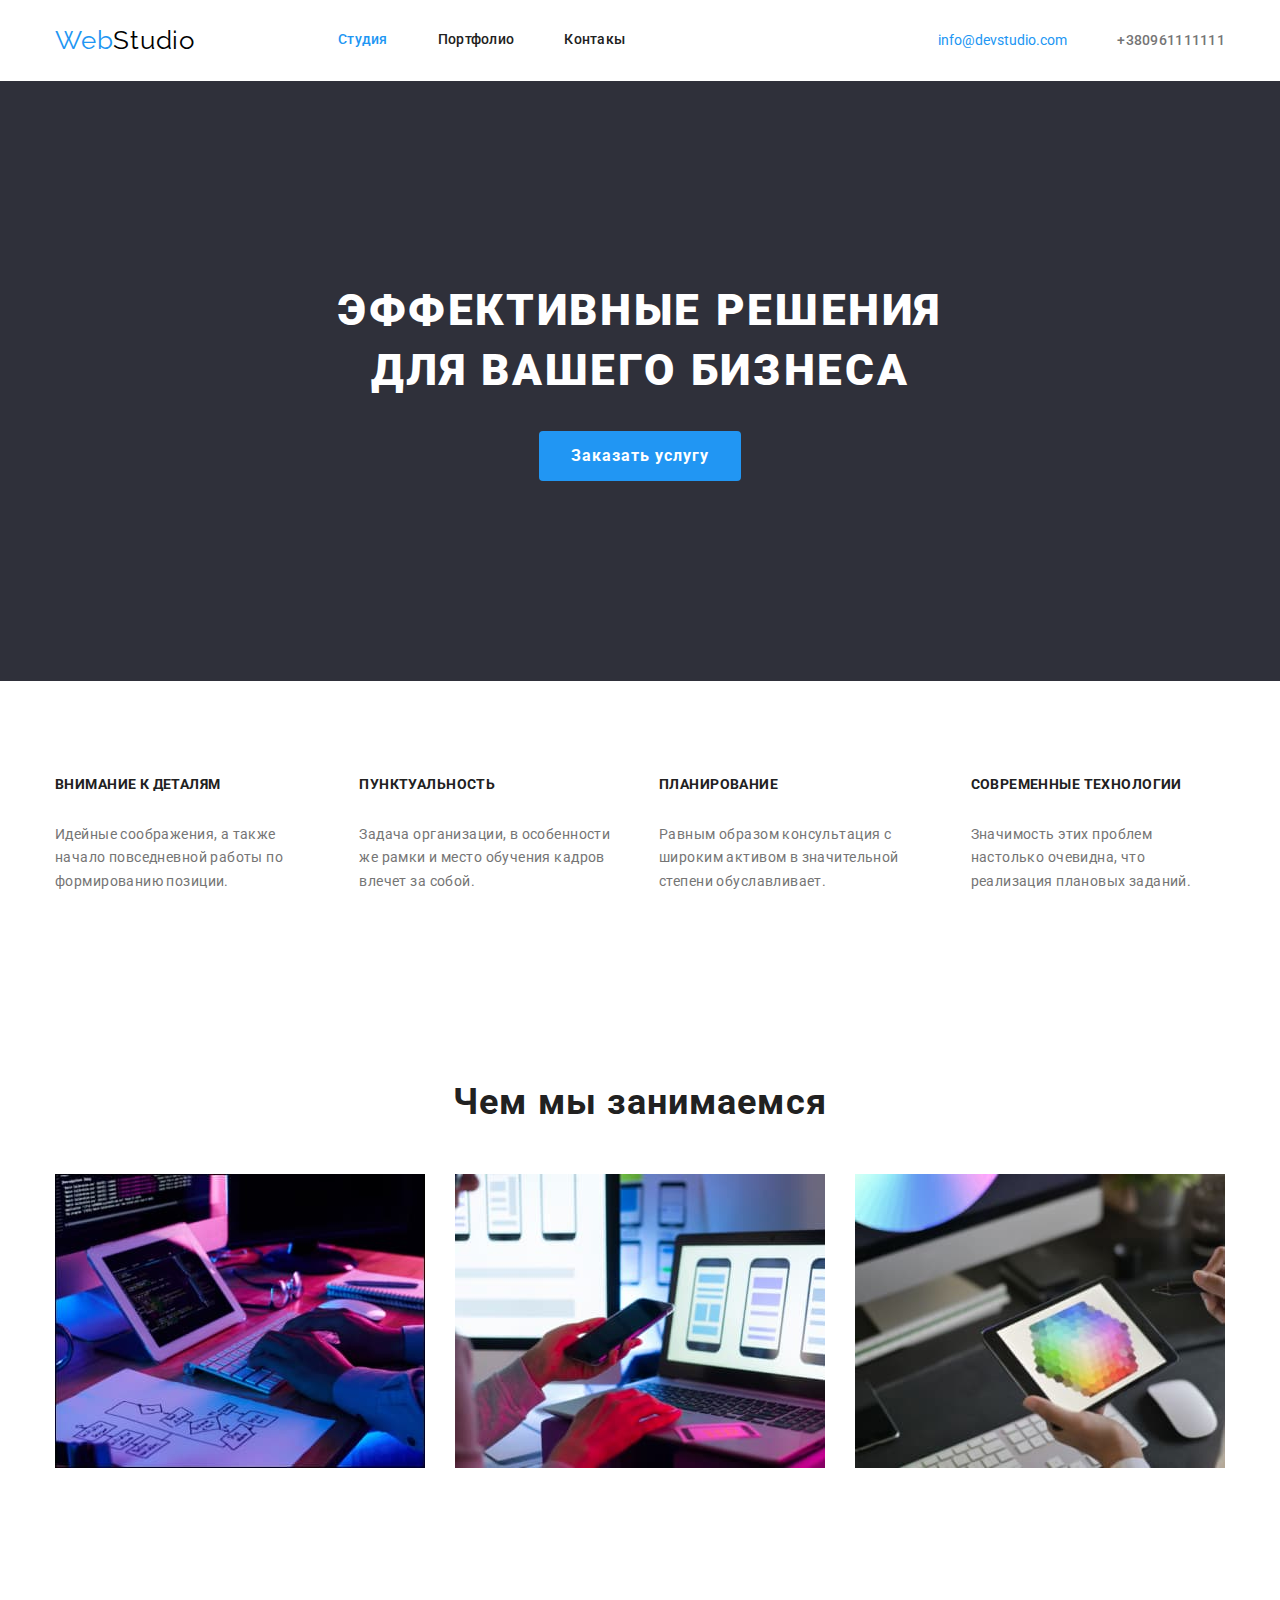
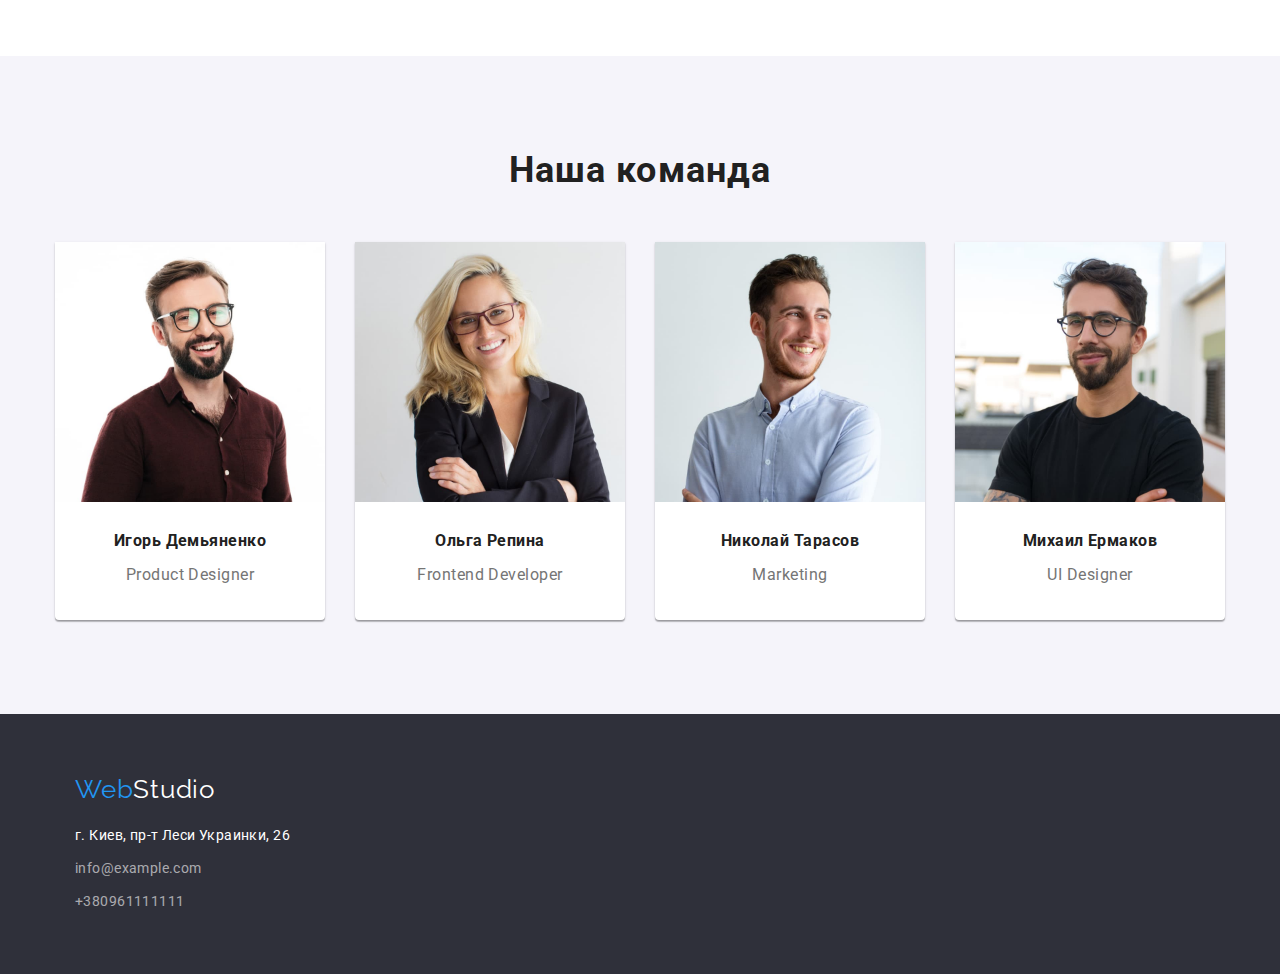
==== commit 6647e86a: "new markup" ====
--- a/index.html
+++ b/index.html
@@ -35,11 +35,9 @@
             <div class="container">
           <h1 class="hero-title">ЭФФЕКТИВНЫЕ РЕШЕНИЯ<br>
                 ДЛЯ ВАШЕГО БИЗНЕСА</h1>
-            </div>
-            <div class=button-main>
             <button class="button-primary" type="button">Заказать услугу</button>
             </div>
-        </section>
+          </section>
            <section class="section section-description">
                <div class="container">
              <ul class="subtitle-items">
@@ -104,19 +102,15 @@
             </div>
         </section>
     </main>
-    <footer class="frame">
+    <footer class="footer">
         <div class="container">
-        <div class="footer">
         <a class="footer-logo" href="WebStudio">Web<span class="white-logo">Studio</span></a>
         <address class="address-data">
             <p class="address-name">г. Киев, пр-т Леси Украинки, 26</p>
-            <ul> 
-            <li class="address-footer"><a class="auto-second" href="info@example.com">info@example.com</a><br></li>
-            <li class="address-footer"><a class="auto-second" href="tel:+380991111111">+380961111111</li>
-            </ul>
+            <a class="auto-second" href="info@example.com">info@example.com</a>
+            <a class="auto-second" href="tel:+380991111111">+380961111111</a>
         </address>
-        </div>
-        </div>
+       </div>
     </footer>
 </body>
 
--- a/css/styles.css
+++ b/css/styles.css
@@ -110,9 +110,6 @@
   background-color: #f5f4fa;
   padding: 94px 215px;
 }
-.section {
-  padding: 94px 0;
-}
 .section-hero {
   margin: 0;
   background: #2f303a;
@@ -120,6 +117,7 @@
 }
 .team-list {
   display: flex;
+  margin: 0;
 }
 .link-name {
   display: flex;
@@ -141,19 +139,20 @@
 .contacts-items {
   display: flex;
   justify-content: center;
-  margin-top: 32px;
-  margin-bottom: 34px;
 }
 nav {
 display:flex;
 align-items: center;
 }
 .team-member {
-  background: #ffffff;
-  box-shadow: 0px 1px 3px rgba(0, 0, 0, 0.12), 0px 1px 1px rgba(0, 0, 0, 0.14),
-    0px 2px 1px rgba(0, 0, 0, 0.2);
-  border-radius: 0px 0px 4px 4px;
-   margin-right: 30px;
+background:var(--primary-white-color);
+box-shadow: 0px 1px 3px rgba(0, 0, 0, 0.12), 0px 1px 1px rgba(0, 0, 0, 0.14),
+0px 2px 1px rgba(0, 0, 0, 0.2);
+border-radius: 0px 0px 4px 4px;
+margin-right: 30px;
+}
+.about-member:not(last-child) {
+  margin-right: 0;
 }
 .logo {
   color: var(--accent-color);
@@ -220,6 +219,8 @@
   letter-spacing: 0.002em;
   color: var(--accent-color);
 }
+.nav-second:hover,
+.nav-second:focus,
 .auto-email:hover,
 .auto-email:focus,
 .auto-nav:hover,
@@ -234,10 +235,8 @@
   color: var(--accent-color);
 }
 .button:hover,
-.button:focus, 
-.nav-second:hover,
-.nav-second:focus {
-  background-color: var(--accent-color);
+.button:focus {
+ background-color: var(--accent-color);
 }
 .button-primary {
   font-weight: 700;
@@ -290,7 +289,7 @@
   line-height: 1.8;
   letter-spacing: 0.03em;
   color: var(--primary-gray-color);
-  padding-top: 4px;
+  margin-top: 10px;
 }
 .name {
   font-size: 16px;
@@ -299,7 +298,7 @@
   letter-spacing: 0.03em;
   color: var(--primary-gray-color);
   text-align: center;
-  padding-top: 10px;
+  margin-top: 10px;
 }
 .link {
   color: var(--title-text-color);
@@ -316,22 +315,17 @@
 .address-data {
   display: block;
   margin-top: 20px;
-  margin-bottom: 60px;
-}
+ }
  .footer {
-max-width: 1600px;
+display: block;   
 background-color: #2f303a;
 display:block;
 padding: 60px;
-margin: 20px;
-}
-.footer {
-  display: block;
-  background-color: #2f303a;
-  }
-  .address-name:not(:last-child) {
-    margin-bottom: 9px;
-  }
+margin: 0;
+}
+.address-name:not(:last-child) {
+ margin-bottom: 9px;
+}
 .auto-second {
   display: block;
   font-style: normal;
@@ -340,8 +334,8 @@
   line-height: 1.7;
   letter-spacing: 0.03em;
   color: rgba(255, 255, 255, 0.6);
-  margin-top: 20px;
-}
+  margin-top: 9px;
+  }
 
 .hero-title {
   font-size: 44px;
@@ -361,12 +355,10 @@
   letter-spacing: 0.03em;
   color: var(--second-main-color);
   text-align: center;
-  padding-bottom: 50px;
-  padding-top: 94px;
-}
+  margin-bottom: 50px;
+  }
 .about-member {
-  margin-top: 30px;
-  margin-bottom: 13px;
+  padding: 30px 0;
 }
 .worker {
   text-align: center;
@@ -374,8 +366,7 @@
   line-height: 1.18;
   letter-spacing: 0.03em;
   color: var(--second-main-color);
-  margin-top: 30px;
-}
+  }
 .subtitle {
   display: inline-block;
   margin-bottom: 30px;
@@ -400,7 +391,11 @@
   line-height: 1.71;
   letter-spacing: 0.03em;
   color: var(--primary-gray-color);
-  }
-.section {
+}
+.section-image {
+padding-top: 0;
+margin-bottom: 94px;
+}
+.section { 
   padding: 94px 0;
-}
+}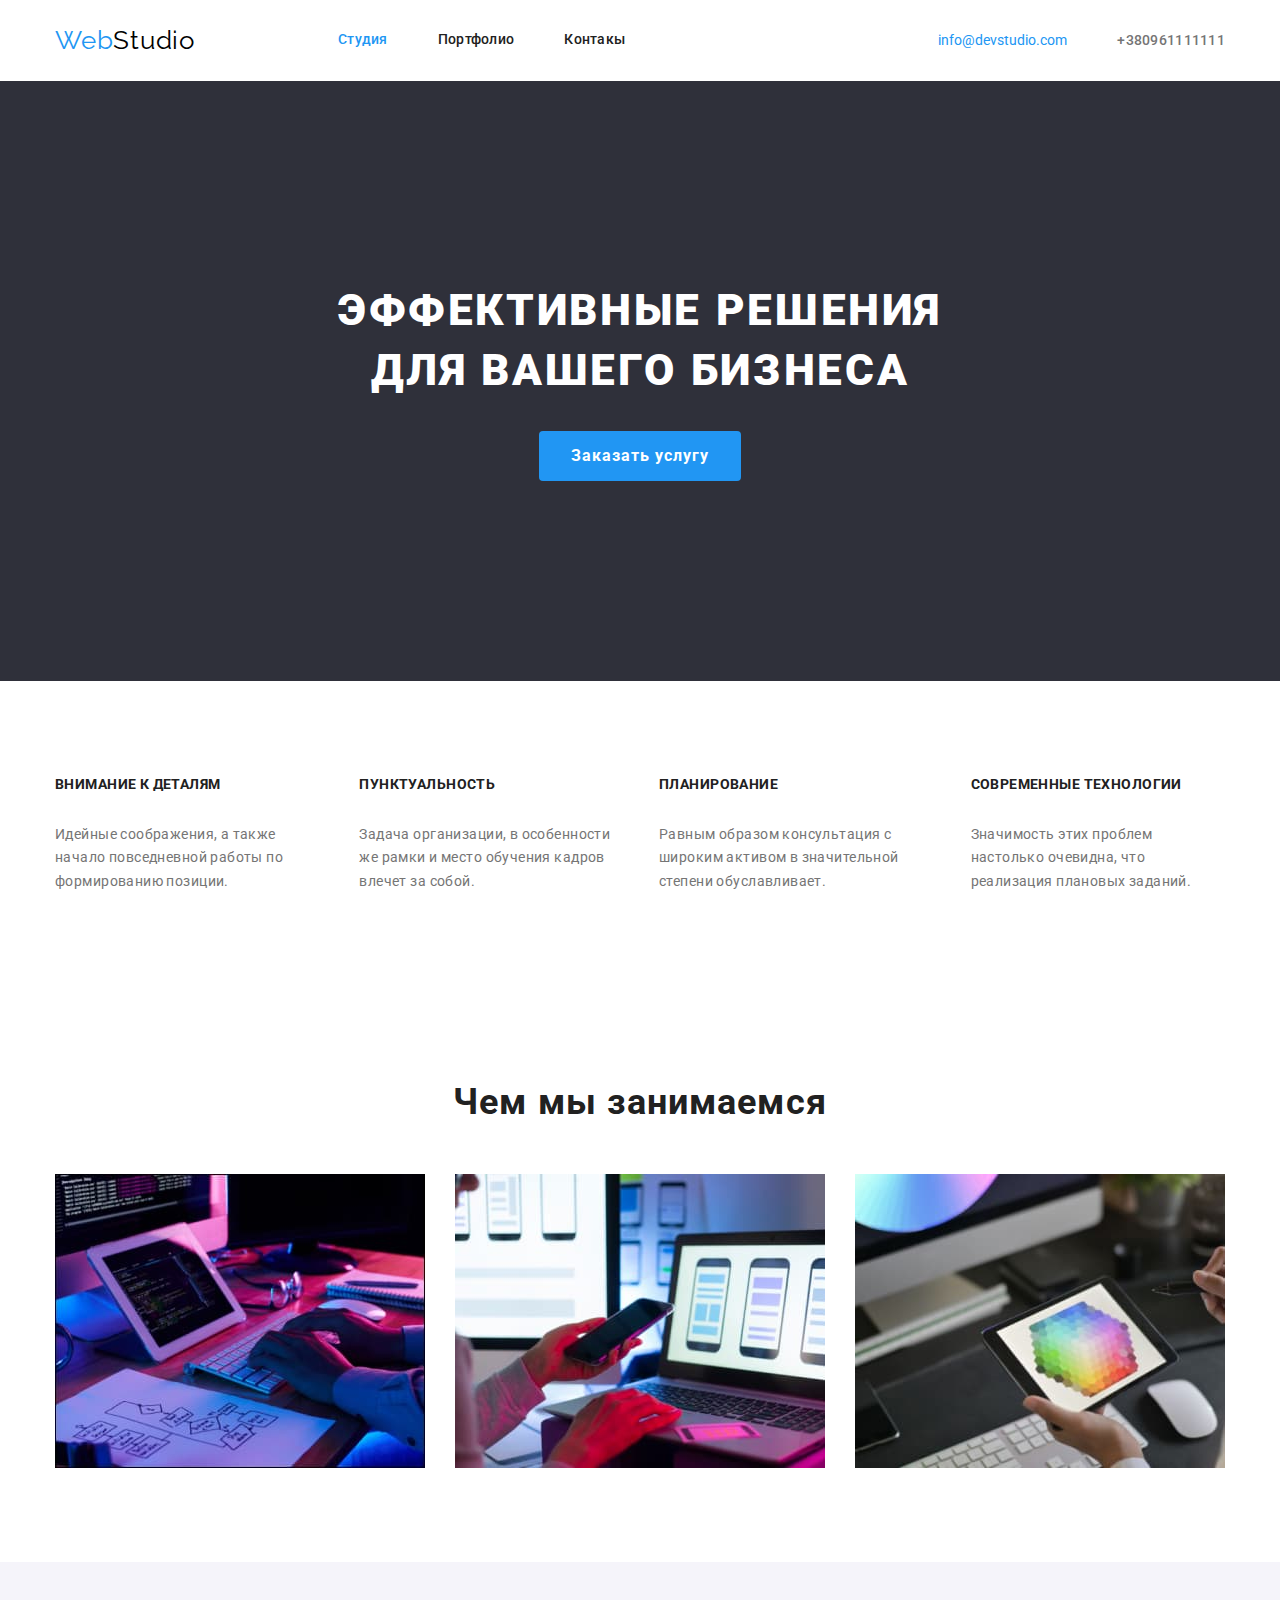
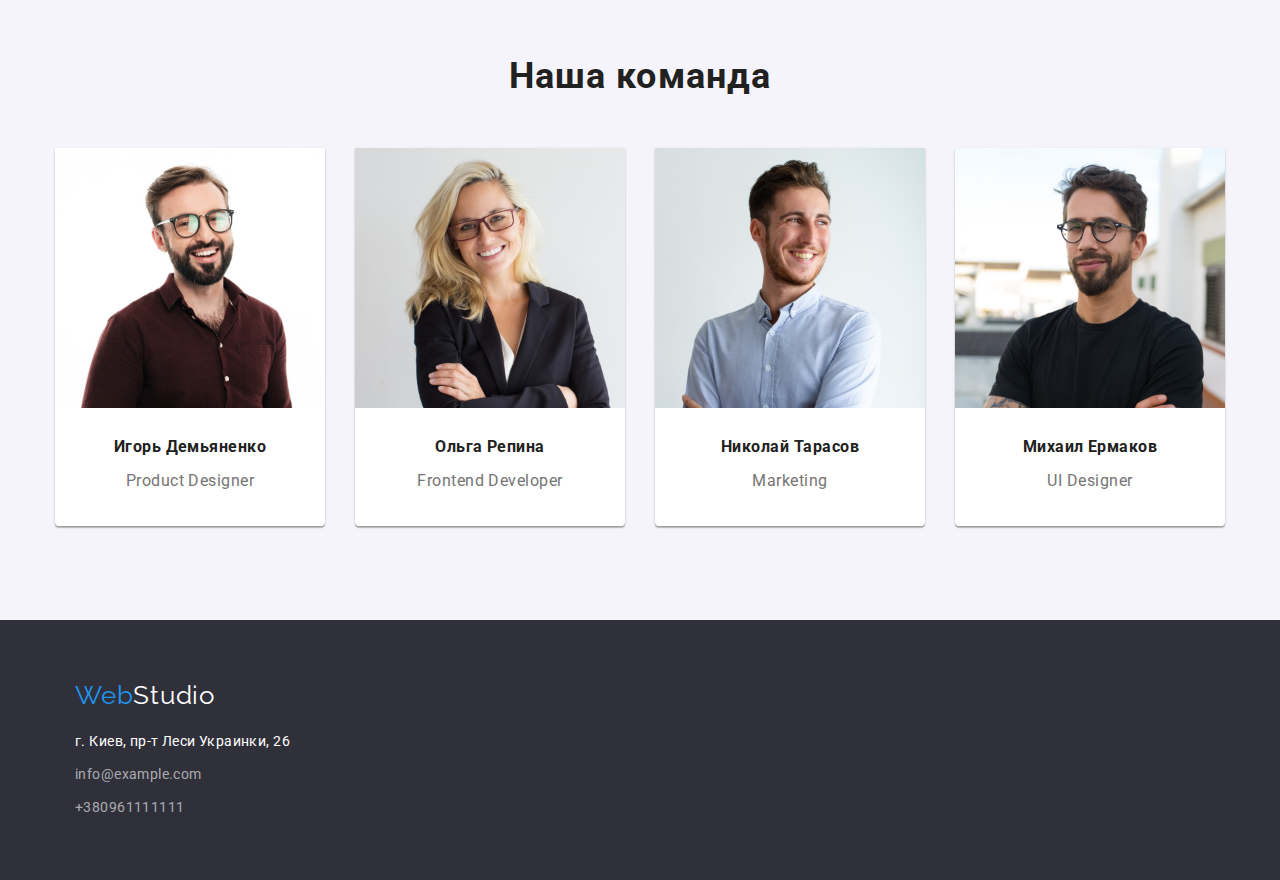
==== commit 851c48f7: "not yet" ====
--- a/index.html
+++ b/index.html
@@ -64,9 +64,9 @@
                     <div class="container">
                 <h2 class="second-header">Чем мы занимаемся</h2>
             <ul class="flex-setting">
-                <li><img class="image-icon" src="./images/img1.jpg" width=370 alt="Разработка" /></li> 
-                <li><img class="image-icon" src="./images/img2.jpg" width=370 alt="Интерактивность" /></li> 
-                <li><img class="image-icon" src="./images/img3.jpg" width=370 alt="Дизайн" /></li>
+                <li><img class="image" src="./images/img1.jpg" width=370 alt="Разработка" /></li> 
+                <li><img class="image" src="./images/img2.jpg" width=370 alt="Интерактивность" /></li> 
+                <li><img class="image" src="./images/img3.jpg" width=370 alt="Дизайн" /></li>
             </ul>
             </div>
         </section>
--- a/css/styles.css
+++ b/css/styles.css
@@ -50,18 +50,25 @@
 }
 .container-button {
   display: flex;
+  flex-direction: row;
   justify-content: center;
- }
-.container .buttons {
+  cursor: pointer;
+  text-align: center;
+  padding-top: 6px;
+  padding-bottom: 22px;
+  border-radius: 4px;
+  border-style: none;
+  }
+
+ .container-button li + li {
+margin-left: 15px;
+}
+ .container .buttons {
   display: block;
   margin-bottom: 94px;
   padding-left: 215px;
   padding-right: 215px;
 }
-.button {
-  margin: 8px;
-  cursor: pointer;
- }
 .container-button li:not(last child) {
   margin-right: 9px;
 }
@@ -74,14 +81,18 @@
   display: flex;
   flex-wrap: wrap;
   justify-content: space-between;
-  margin-top: -30px;
-  margin-left: -30px;
-}
+  margin-top: - 30px;
+  margin-left: - 30px;
+}
+.flex-set li:nth-child(3) {
+margin-right: 0;  
+}
+
 .flex-setting { 
   display: flex;
-  flex-wrap: wrap;
-  justify-content: space-between;
-}
+  flex-direction: row; 
+  justify-content: space-between; 
+ }
 .flex-link {
   display: flex;
   flex-direction: column;
@@ -90,25 +101,13 @@
   justify-content: space-between;
   border: 1px solid #eeeeee;
   padding-bottom: 20px;
+  margin-bottom: 30px;
  }
 .flex-set li:nth-child(3n) {
   margin-right: 0;
 }
-.image-container {
-  display: block;
-  margin: 94px 215px;
-}
-.image-container {
-  display: block;
-  margin: 94px 215px;
-}
-.image-container {
-  display: block;
-  margin: 94px 215px;
-}
 .section-team {
   background-color: #f5f4fa;
-  padding: 94px 215px;
 }
 .section-hero {
   margin: 0;
@@ -126,10 +125,7 @@
   flex-wrap: nowrap;
 }
 .image {
-  display: flex;
-}
-.image-icon {
-  display: flex;
+  display: block;
 }
 .contacts {
   display: flex;
@@ -247,21 +243,28 @@
   color: var(--primary-white-color);
   background-color: var(--accent-color);
   cursor: pointer;
-   border-radius: 4px;
-   padding: 10px 32px;
-   margin: 0 auto;
-   display: block;
+  border-radius: 4px;
+  padding: 10px 32px;
+  margin: 0 auto;
+  display: block;
 }
 .button {
   color: var(--second-main-color);
   background-color: #f5f4fa;
   border-radius: 4px;
-  border: none;
+  border-style: none;
   font-family: "Roboto";
   font-weight: 500;
   font-size: 16px;
   line-height: 1.6;
   letter-spacing: 0.03em;
+  cursor: pointer;
+  text-align: center;
+  padding-top: 6px;
+  padding-bottom: 22px;
+}
+.section .button {
+padding-bottom: 0;
 }
 .all {
   border-radius: 4px;
@@ -282,6 +285,7 @@
   letter-spacing: 0.06em;
   color: var(--second-main-color);
   margin-top: 20px;
+  margin-left: 24px;
   }
 .name-site {
   font-size: 16px;
@@ -290,6 +294,7 @@
   letter-spacing: 0.03em;
   color: var(--primary-gray-color);
   margin-top: 10px;
+  margin-left: 24px;
 }
 .name {
   font-size: 16px;
@@ -394,8 +399,11 @@
 }
 .section-image {
 padding-top: 0;
-margin-bottom: 94px;
+}
+.section-image .second-header {
+margin-bottom: 50px;
+text-align: center;
 }
 .section { 
   padding: 94px 0;
-}+}
